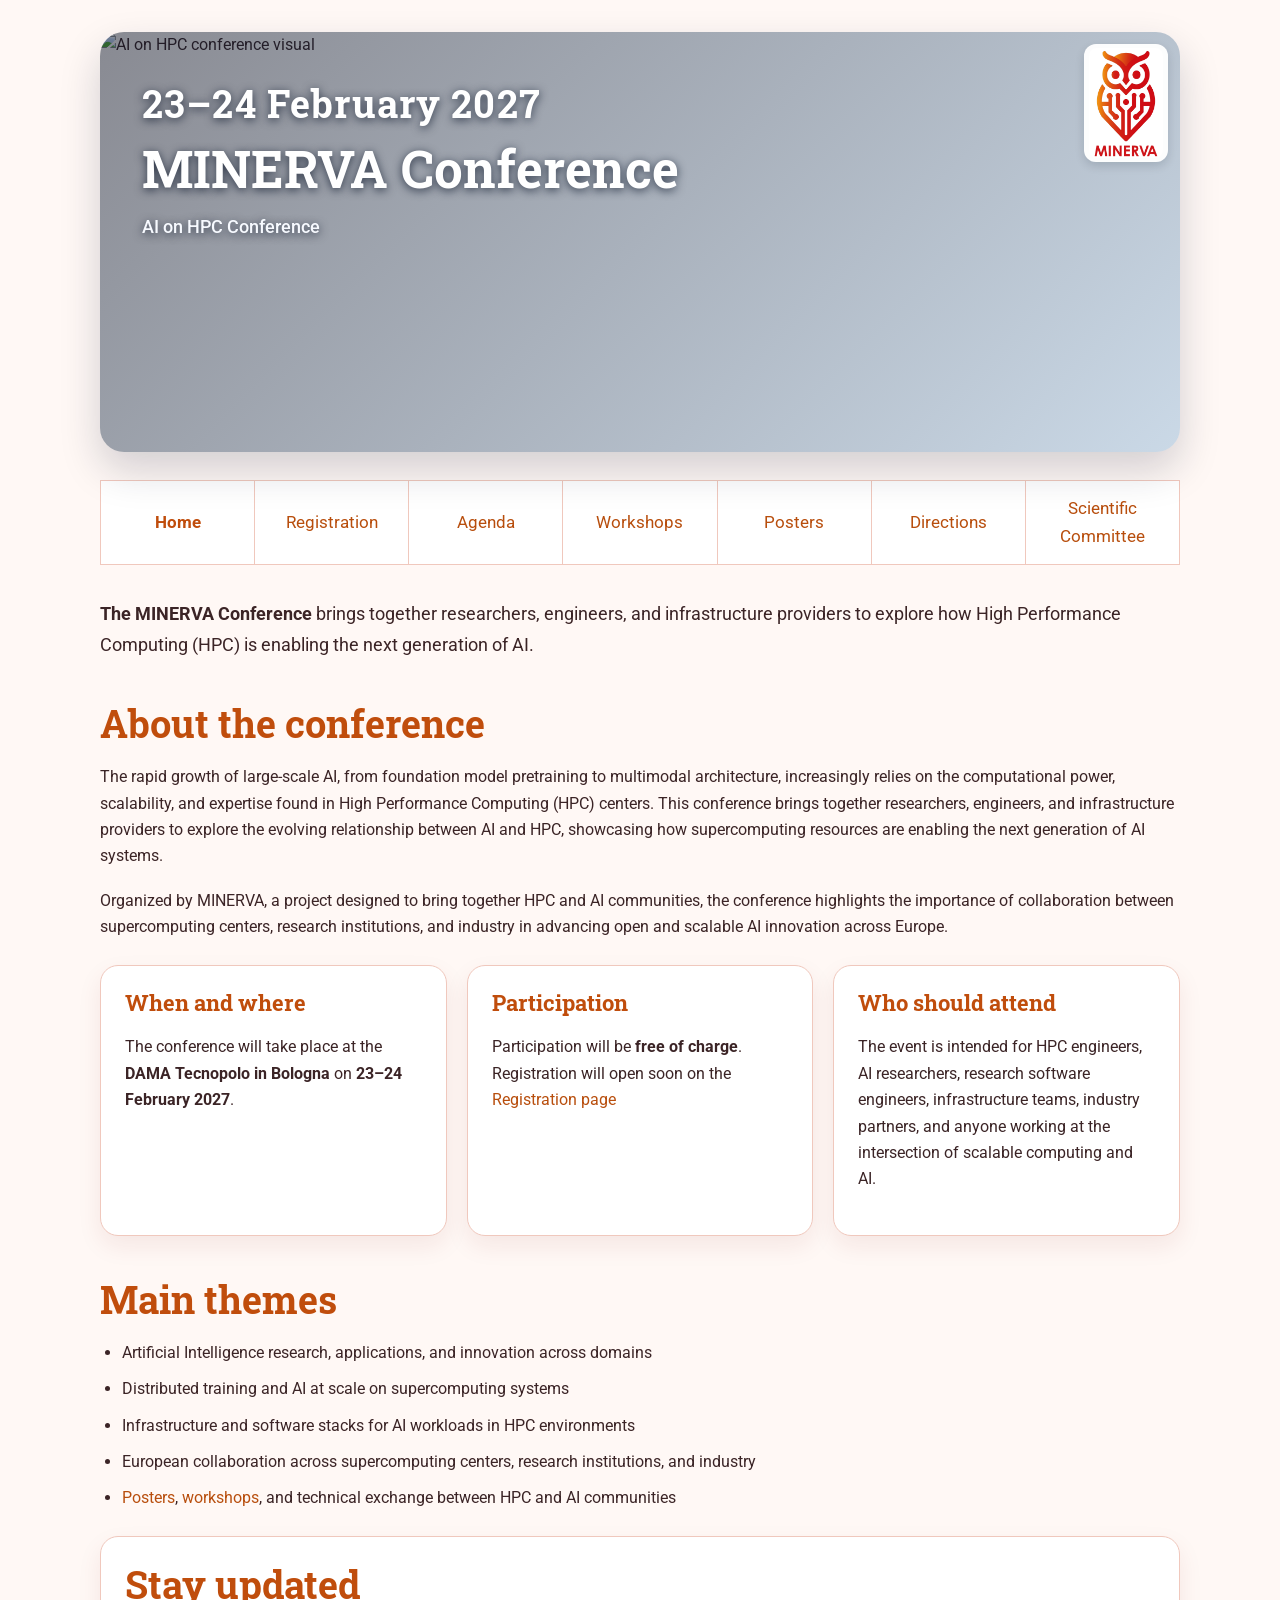
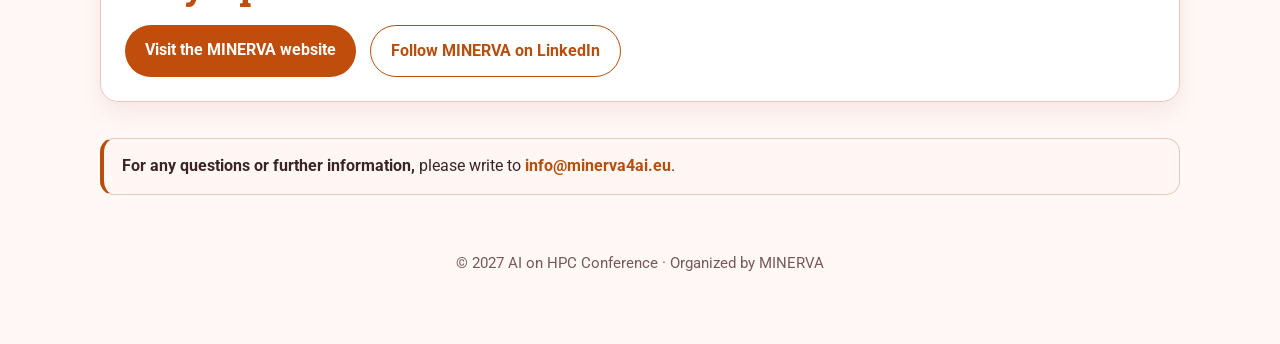
==== index.html @ c6491267 "update" ====
<!DOCTYPE html>
<html lang="en">
<head>
    <base href=".">
    <meta charset="utf-8">
    <meta name="viewport" content="width=device-width, initial-scale=1">
    <link rel="shortcut icon" type="image/png" href="assets/favicon.png">
    <link rel="stylesheet" type="text/css" media="all" href="assets/main.css?v=2026-10-09-1">
    <meta name="description" content="MINERVA Conference, a MINERVA conference at the Bologna Tecnopolo on 23–24 February 2027.">
    <meta name="resource-type" content="document">
    <meta name="distribution" content="global">
    <meta name="keywords" content="AI, HPC, supercomputing, MINERVA, conference, Bologna Tecnopolo">
    <title>MINERVA Conference</title>
</head>
<body>

    <div class="banner banner-home">
        <img src="assets/banner-screenshot.png" alt="AI on HPC conference visual">
        <div class="banner-overlay">
            <img  class="banner-logo"  src="assets/logo.png" alt="MINERVA logo">
            <h2 class="banner-date">23–24 February 2027</h2>
            <h1>MINERVA Conference</h1>
            <p class="banner-meta">AI on HPC Conference</p>
        </div>
    </div>

    <table class="navigation" aria-label="Main navigation">
        <tr>
            <td class="navigation">
                <a class="current" title="Conference Home Page" href=".">Home</a>
            </td>
            <td class="navigation">
                <a title="Registration information" href="registration">Registration</a>
            </td>
            <td class="navigation">
                <a title="Conference Agenda" href="Agenda">Agenda</a>
            </td>
            <td class="navigation">
                <a title="Conference Workshops" href="workshops">Workshops</a>
            </td>
            <td class="navigation">
                <a title="Research Posters" href="research-posters">Posters</a>
            </td>
            <td class="navigation">
                <a title="Directions to the Conference" href="directions">Directions</a>
            </td>
            <td class="navigation">
                <a title="Scientific Committee" href="scientific-committee">Scientific Committee</a>
            </td>
        </tr>
    </table>

    <section class="hero-copy">
        <p class="lead">
            <strong>The MINERVA Conference</strong> brings together researchers,
            engineers, and infrastructure providers to explore how High Performance Computing  (HPC) is enabling the next generation of AI.
        </p>
    </section>

    <section>
        <h2>About the conference</h2>
        <p>
            The rapid growth of large-scale AI, from foundation model pretraining to multimodal architecture,
            increasingly relies on the computational power, scalability, and expertise found in High Performance Computing (HPC) centers.
            This conference brings together researchers, engineers, and infrastructure providers to explore the evolving relationship
            between AI and HPC, showcasing how supercomputing resources are enabling the next generation of AI systems.
        </p>
        <p>
            Organized by MINERVA, a project designed to bring together HPC and AI communities, the conference highlights the importance
            of collaboration between supercomputing centers, research institutions, and industry in advancing open and scalable AI innovation across Europe.
        </p>
    </section>

    <section class="info-grid">
        <div class="info-card">
            <h3>When and where</h3>
            <p>
                The conference will take place at the <strong>DAMA Tecnopolo in Bologna</strong> on <strong>23–24 February 2027</strong>.
            </p>
        </div>
        <div class="info-card">
            <h3>Participation</h3>
            <p>
                Participation will be <strong>free of charge</strong>. Registration will open soon on the <a target="_blank" rel="noopener noreferrer" href="https://minerva4ai-eu.github.io/AI_on_HPC_conference.github.io/registration/">Registration page</a>
            </p>
        </div>
        <div class="info-card">
            <h3>Who should attend</h3>
            <p>
                The event is intended for HPC engineers, AI researchers, research software engineers, infrastructure teams,
                industry partners, and anyone working at the intersection of scalable computing and AI.
            </p>
        </div>
    </section>

    <section>
        <h2>Main themes</h2>
        <ul>
            <li>Artificial Intelligence research, applications, and innovation across domains</li>
            <li>Distributed training and AI at scale on supercomputing systems</li>
            <li>Infrastructure and software stacks for AI workloads in HPC environments</li>
            <li>European collaboration across supercomputing centers, research institutions, and industry</li>
            <li><a href="research-posters">Posters</a>, <a href="workshops">workshops</a>, and technical exchange between HPC and AI communities</li>
        </ul>
    </section>


    <section class="highlight-box">
        <h2>Stay updated</h2>
        <div class="button-row">
            <a class="button" target="_blank" rel="noopener noreferrer" href="https://minerva4ai.eu/">Visit the MINERVA website</a>
            <a class="button button-secondary" target="_blank" rel="noopener noreferrer" href="https://www.linkedin.com/company/minerva-european-support-centre-for-scalable-ai-research-and-deployment/">Follow MINERVA on LinkedIn</a>
        </div>
    </section>

    <section class="support-box" aria-label="Support contact">
        <p><strong>For any questions or further information,</strong> please write to <a href="mailto:info@minerva4ai.eu">info@minerva4ai.eu</a>.</p>
    </section>

    <footer>
        &copy; 2027 AI on HPC Conference · Organized by MINERVA
    </footer>

</body>
</html>
---- assets/main.css ----
@import url('https://fonts.googleapis.com/css?family=Roboto:400,500,700%7CRoboto+Slab:400,700');

:root {
    /* MINERVA palette, weighted toward its warm-orange end. */
    --minerva-red: #c04d0c;
    --minerva-red-dark: #963e0a;
    --minerva-orange: #e66e12;
    --minerva-orange-dark: #b84e0d;
    --minerva-ink: #3b2426;
    --minerva-muted: #76595a;
    --minerva-background: #fff8f5;
    --minerva-surface: #ffffff;
    --minerva-border: #f0c8bd;
    --minerva-soft: #fff0e9;
}

* {
    box-sizing: border-box;
    margin: 0;
    padding: 0;
}

body {
    background: var(--minerva-background);
    color: var(--minerva-ink);
    font-family: 'Roboto', sans-serif;
    font-size: 1rem;
    line-height: 1.65;
    margin: 32px auto 56px auto;
    max-width: 1120px;
    padding: 0 20px;
}

a {
    color: var(--minerva-orange-dark);
    text-decoration: none;
}

a:hover,
a:focus {
    color: var(--minerva-red);
}

a.current {
    color: var(--minerva-red);
    font-weight: 700;
}

h1, h2, h3, h4 {
    color: var(--minerva-red);
    font-family: 'Roboto Slab', serif;
    line-height: 1.2;
    margin-bottom: 16px;
}

h1 {
    font-size: clamp(2.4rem, 5vw, 4.5rem);
}

h2 {
    font-size: clamp(1.8rem, 3vw, 2.4rem);
    margin-top: 40px;
}

h3 {
    font-size: 1.4rem;
    margin-top: 8px;
}

p,
ul {
    margin: 18px 0;
}

ul {
    padding-left: 22px;
}

li {
    margin: 10px 0;
}

section {
    margin: 24px 0;
}

table {
    border-collapse: collapse;
    width: 100%;
}

.banner {
    border-radius: 24px;
    margin-bottom: 28px;
    min-height: 420px;
    overflow: hidden;
    position: relative;
    box-shadow: 0 18px 40px rgba(10, 24, 51, 0.18);
}

.compact-banner {
    min-height: 320px;
}

.banner > img {
    display: block;
    height: 100%;
    left: 0;
    object-fit: cover;
    position: absolute;
    top: 0;
    width: 100%;
}

.banner-overlay {
    background: linear-gradient(135deg, rgba(7, 18, 38, 0.82), rgba(15, 106, 180, 0.45));
    color: #ffffff;
    inset: 0;
    padding: 42px;
    position: absolute;
    display: flex;
    flex-direction: column;
    justify-content: flex-end;
}

.banner-overlay h1,
.banner-overlay h2,
.banner-overlay h3 {
    color: #ffffff;
    margin-bottom: 12px;
}

.banner-home .banner-overlay {
    background: linear-gradient(135deg, rgba(7, 18, 38, 0.48), rgba(15, 106, 180, 0.22));
    justify-content: flex-start;
    padding-top: 48px;
}

.banner-home .banner-overlay h1,
.banner-home .banner-date,
.banner-home .banner-meta {
    max-width: 820px;
    text-shadow: 0 2px 10px rgba(7, 18, 38, 0.75);
}

.banner-home .banner-overlay h1 {
    font-size: clamp(2.2rem, 4vw, 3.8rem);
}

.banner-logo {
    background: rgba(255, 255, 255, 0.96);
    border-radius: 12px;
    box-shadow: 0 4px 10px rgba(7, 18, 38, 0.14);
    display: block;
    height: auto;
    max-width: none;
    padding: 4px 5px;
    position: absolute;
    right: 12px;
    top: 12px;
    width: 84px;
    z-index: 1;
}

.banner-date {
    color: #ffffff;
    font-size: clamp(1.6rem, 3vw, 2.4rem);
    font-weight: 700;
    letter-spacing: 0.03em;
    margin: 0 0 14px 0;
}

.eyebrow {
    color: #dbe9ff;
    font-size: 0.95rem;
    font-weight: 700;
    letter-spacing: 0.14em;
    margin-bottom: 12px;
    text-transform: uppercase;
}

.tagline {
    color: #ffffff;
    font-size: clamp(1.1rem, 2vw, 1.5rem);
    margin: 10px 0 12px 0;
    max-width: 760px;
}

.banner-meta {
    color: #f7faff;
    font-size: 1.05rem;
    font-weight: 500;
    margin: 0;
}

.banner-home .banner-meta {
    font-size: 1.15rem;
}

.hero-copy {
    margin-bottom: 28px;
}

.lead {
    font-size: 1.15rem;
    margin-top: 0;
}

table.navigation {
    margin: 0 0 34px 0;
    table-layout: fixed;
}

td.navigation {
    background: var(--minerva-surface);
    border: 1px solid var(--minerva-border);
    font-size: 1.05rem;
    padding: 14px 10px;
    text-align: center;
}

td.navigation a {
    display: block;
}

.info-grid {
    display: grid;
    gap: 20px;
    grid-template-columns: repeat(3, minmax(0, 1fr));
}

.action-grid {
    display: grid;
    gap: 20px;
    grid-template-columns: repeat(2, minmax(0, 1fr));
}

.poster-guidelines-grid {
    display: grid;
    gap: 20px;
    grid-template-columns: repeat(2, minmax(0, 1fr));
    margin-top: 24px;
}

.info-card,
.highlight-box {
    background: var(--minerva-surface);
    border: 1px solid var(--minerva-border);
    border-radius: 18px;
    box-shadow: 0 10px 24px rgba(122, 30, 22, 0.08);
    padding: 24px;
}

.support-box {
    background: #fff7f3;
    border: 1px solid var(--minerva-border);
    border-left: 4px solid var(--minerva-orange-dark);
    border-radius: 14px;
    margin-top: 36px;
    padding: 14px 18px;
}

.highlight-box h2,
.highlight-box h3,
.info-card h3,
.info-card h4 {
    margin-top: 0;
}

.support-box p {
    margin: 0;
}

.support-box a {
    font-weight: 700;
}

.checklist {
    list-style: disc;
    margin: 14px 0 0 0;
    padding-left: 20px;
}

.checklist li {
    margin: 8px 0;
}

.button-row {
    display: flex;
    flex-wrap: wrap;
    gap: 14px;
    margin-top: 18px;
}

.button {
    background: var(--minerva-red);
    border-radius: 999px;
    color: #ffffff;
    display: inline-block;
    font-weight: 700;
    padding: 12px 20px;
}
.button-submit {
    background: #9f1d1d;
    border-radius: 999px;
    color: #ffffff;
    display: inline-block;
    font-weight: 700;
    padding: 12px 20px;
}

.button:hover,
.button:focus {
    background: var(--minerva-red-dark);
    color: #ffffff;
}

.button-submit:hover,
.button-submit:focus {
    background: #751414;
    color: #ffffff;
}

.button-secondary {
    background: var(--minerva-surface);
    border: 1px solid var(--minerva-orange-dark);
    color: var(--minerva-orange-dark);
}

.button-secondary:hover,
.button-secondary:focus {
    background: var(--minerva-soft);
    color: var(--minerva-red-dark);
}

.button[aria-disabled="true"] {
    background: var(--minerva-muted);
    cursor: not-allowed;
    pointer-events: none;
}

.helper-text {
    color: var(--minerva-muted);
    font-size: 0.95rem;
    margin-top: 14px;
}

.program-day table {
    background: var(--minerva-surface);
    border: 1px solid var(--minerva-border);
    border-radius: 18px;
    overflow: hidden;
}

.program-day tr:not(:last-child) td {
    border-bottom: 1px solid #f9ded5;
}

td.date {
    color: var(--minerva-muted);
    font-weight: 700;
    padding: 16px 18px;
    vertical-align: top;
    white-space: nowrap;
    width: 120px;
}

td.title,
td.title-special,
td.abstract {
    padding: 16px 18px;
}

td.title {
    color: var(--minerva-red);
    font-family: 'Roboto Slab', serif;
    font-size: 1.15rem;
    font-weight: 700;
}

td.title-special {
    color: var(--minerva-orange-dark);
    font-family: 'Roboto Slab', serif;
    font-size: 1.08rem;
    font-weight: 700;
}

td.abstract {
    color: var(--minerva-ink);
}

iframe.directions {
    border: none;
    border-radius: 18px;
    display: block;
    height: 420px;
    margin: 24px 0;
    width: 100%;
}

table.flyers {
    margin: 24px 0;
}

td.flyer {
    background: var(--minerva-surface);
    border: 1px solid var(--minerva-border);
    border-radius: 18px;
    padding: 18px;
}

.single-flyer {
    max-width: 900px;
}

td.flyer img {
    border-radius: 12px;
    display: block;
}

.committee-grid {
    display: grid;
    gap: 20px;
    grid-template-columns: repeat(2, minmax(0, 1fr));
    margin: 24px 0;
}

.committee-card {
    background: var(--minerva-surface);
    border: 1px solid var(--minerva-border);
    border-radius: 18px;
    box-shadow: 0 10px 24px rgba(122, 30, 22, 0.08);
    padding: 20px;
    text-align: center;
}

.committee-card h3 {
    margin-top: 0;
    margin-bottom: 8px;
    text-align: center;
}

.committee-photo {
    aspect-ratio: 1 / 1;
    border-radius: 16px;
    display: block;
    height: 120px;
    margin: 0 auto 18px auto;
    object-fit: cover;
    width: 120px;
}

.committee-photo-placeholder {
    align-items: center;
    background: linear-gradient(135deg, #fbd4ca, #fff0e9);
    color: var(--minerva-muted);
    display: flex;
    font-family: 'Roboto Slab', serif;
    font-size: 2rem;
    font-weight: 700;
    justify-content: center;
}

.committee-role {
    color: var(--minerva-orange-dark);
    font-weight: 700;
    margin: 0 0 12px 0;
    text-align: center;
}

.committee-bio {
    margin: 0;
    text-align: left;
}

.linkedin-link {
    align-items: center;
    color: var(--minerva-orange-dark);
    display: inline-flex;
    justify-content: center;
    vertical-align: middle;
}

.linkedin-link:hover,
.linkedin-link:focus {
    color: var(--minerva-red);
}

.linkedin-icon {
    background-color: currentColor;
    display: inline-block;
    height: 1.1rem;
    -webkit-mask: url("linkedin.svg") center / contain no-repeat;
    mask: url("linkedin.svg") center / contain no-repeat;
    width: 1.1rem;
}

.committee-bio-placeholder {
    color: var(--minerva-muted);
    font-style: italic;
}

footer {
    color: var(--minerva-muted);
    font-size: 0.95rem;
    margin-top: 56px;
    padding-bottom: 12px;
    text-align: center;
}

@media (max-width: 900px) {
    body {
        margin: 18px auto 40px auto;
        padding: 0 14px;
    }

    .banner,
    .compact-banner {
        min-height: 280px;
    }

    .banner-overlay {
        padding: 24px;
    }

    .banner-home .banner-overlay {
        padding-top: 30px;
    }

    .banner-logo {
        right: 10px;
        top: 10px;
        width: 64px;
    }

    table.navigation,
    table.navigation tbody,
    table.navigation tr {
        display: block;
    }

    td.navigation {
        display: block;
        width: 100%;
    }

    .info-grid,
    .action-grid,
    .poster-guidelines-grid {
        grid-template-columns: 1fr;
    }

    .committee-grid {
        grid-template-columns: 1fr;
    }

    td.date,
    td.title,
    td.title-special,
    td.abstract {
        display: block;
        width: 100%;
    }

    td.date {
        border-bottom: none;
        padding-bottom: 0;
    }

    iframe.directions {
        height: 320px;
    }
}
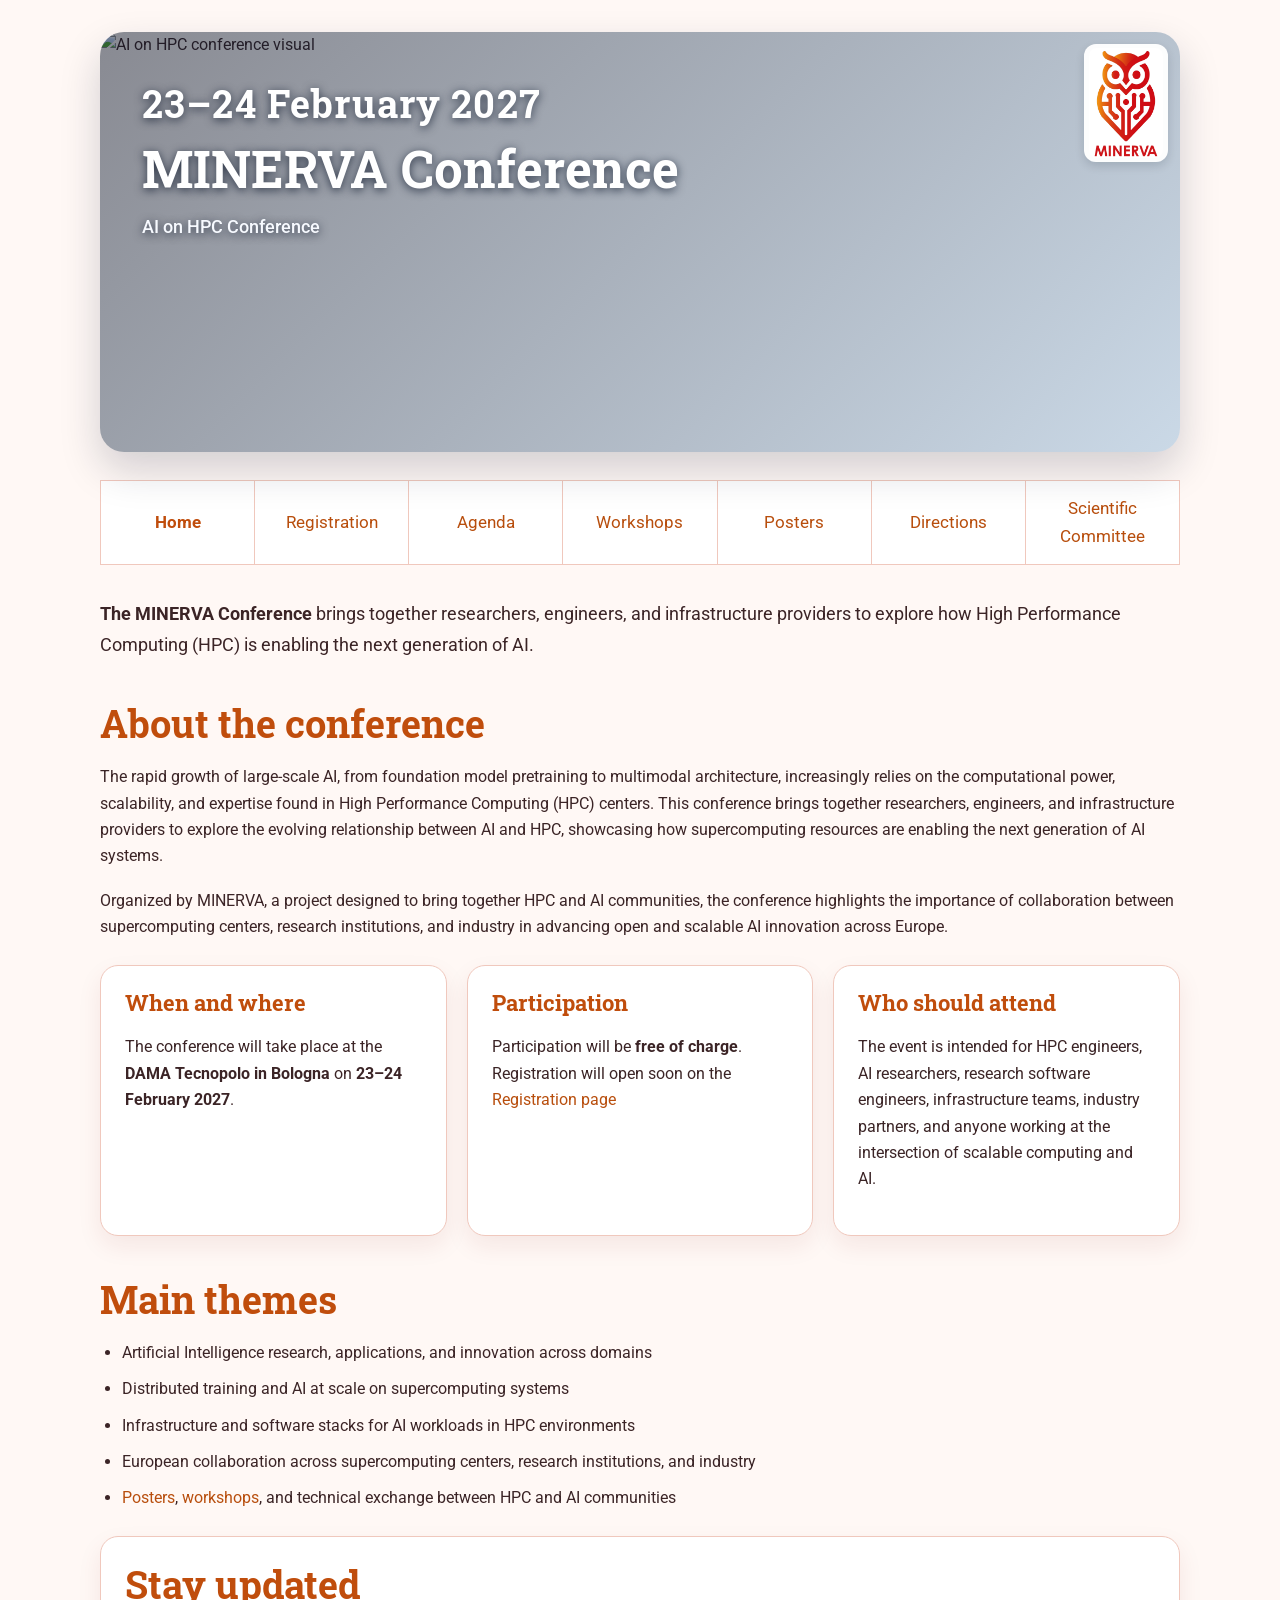
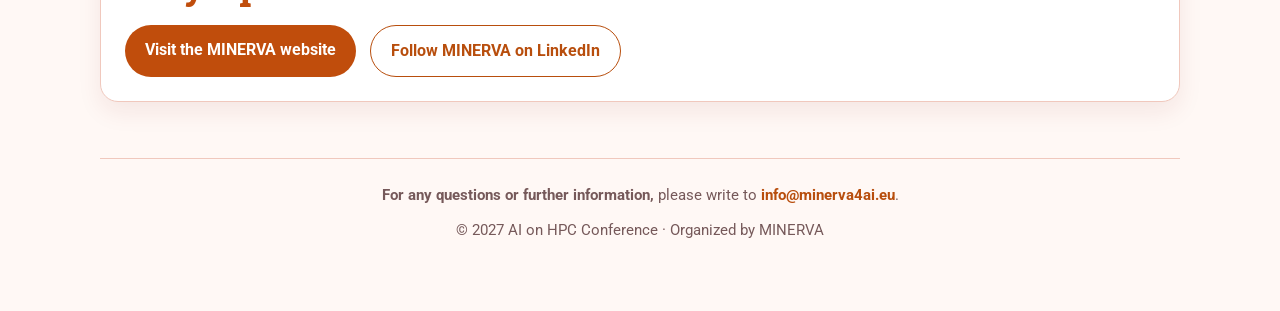
==== commit 94841725: "fix" ====
--- a/index.html
+++ b/index.html
@@ -113,12 +113,9 @@
         </div>
     </section>
 
-    <section class="support-box" aria-label="Support contact">
-        <p><strong>For any questions or further information,</strong> please write to <a href="mailto:info@minerva4ai.eu">info@minerva4ai.eu</a>.</p>
-    </section>
-
-    <footer>
-        &copy; 2027 AI on HPC Conference · Organized by MINERVA
+    <footer aria-label="Support and copyright">
+        <p class="footer-contact"><strong>For any questions or further information,</strong> please write to <a href="mailto:info@minerva4ai.eu">info@minerva4ai.eu</a>.</p>
+        <p class="footer-note">&copy; 2027 AI on HPC Conference · Organized by MINERVA</p>
     </footer>
 
 </body>
--- a/assets/main.css
+++ b/assets/main.css
@@ -251,15 +251,6 @@
     padding: 24px;
 }
 
-.support-box {
-    background: #fff7f3;
-    border: 1px solid var(--minerva-border);
-    border-left: 4px solid var(--minerva-orange-dark);
-    border-radius: 14px;
-    margin-top: 36px;
-    padding: 14px 18px;
-}
-
 .highlight-box h2,
 .highlight-box h3,
 .info-card h3,
@@ -267,11 +258,7 @@
     margin-top: 0;
 }
 
-.support-box p {
-    margin: 0;
-}
-
-.support-box a {
+.footer-contact a {
     font-weight: 700;
 }
 
@@ -501,11 +488,20 @@
 }
 
 footer {
+    border-top: 1px solid var(--minerva-border);
     color: var(--minerva-muted);
     font-size: 0.95rem;
     margin-top: 56px;
-    padding-bottom: 12px;
+    padding: 24px 0 12px 0;
     text-align: center;
+}
+
+footer p {
+    margin: 0;
+}
+
+footer p + p {
+    margin-top: 10px;
 }
 
 @media (max-width: 900px) {
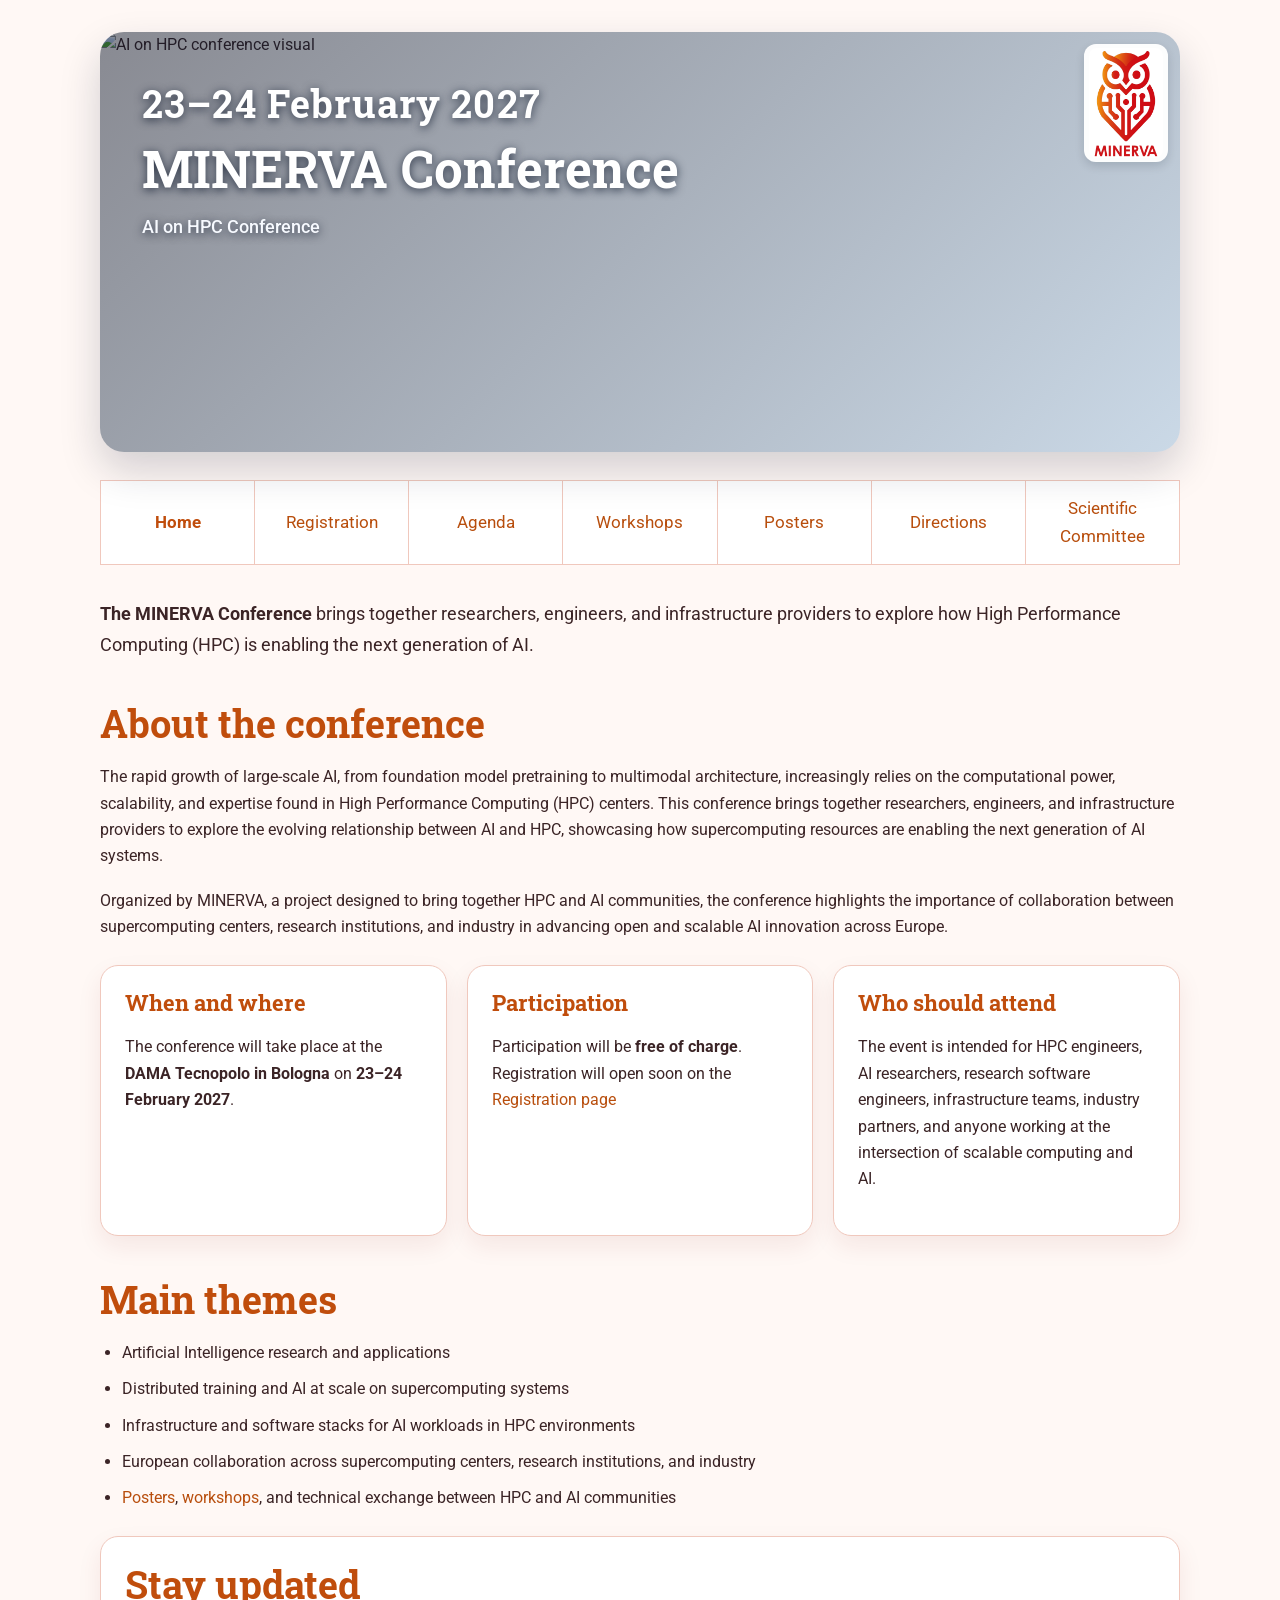
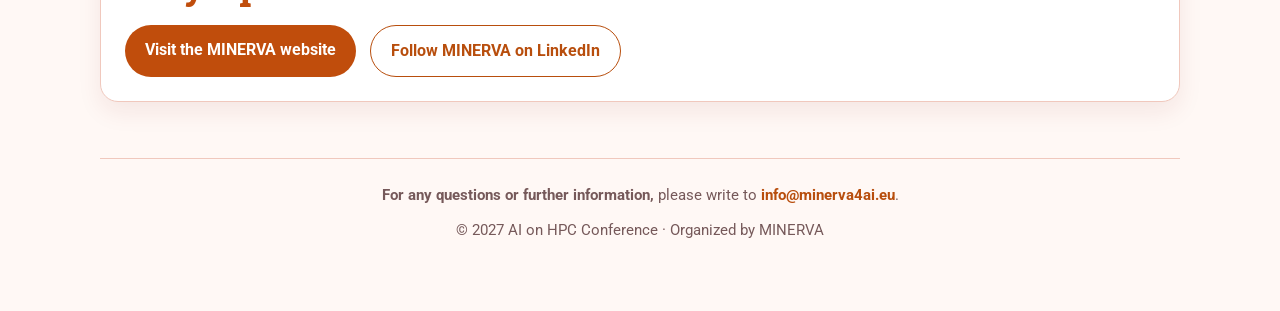
==== commit 8cc467a7: "minor" ====
--- a/index.html
+++ b/index.html
@@ -96,7 +96,7 @@
     <section>
         <h2>Main themes</h2>
         <ul>
-            <li>Artificial Intelligence research, applications, and innovation across domains</li>
+            <li>Artificial Intelligence research and applications</li>
             <li>Distributed training and AI at scale on supercomputing systems</li>
             <li>Infrastructure and software stacks for AI workloads in HPC environments</li>
             <li>European collaboration across supercomputing centers, research institutions, and industry</li>
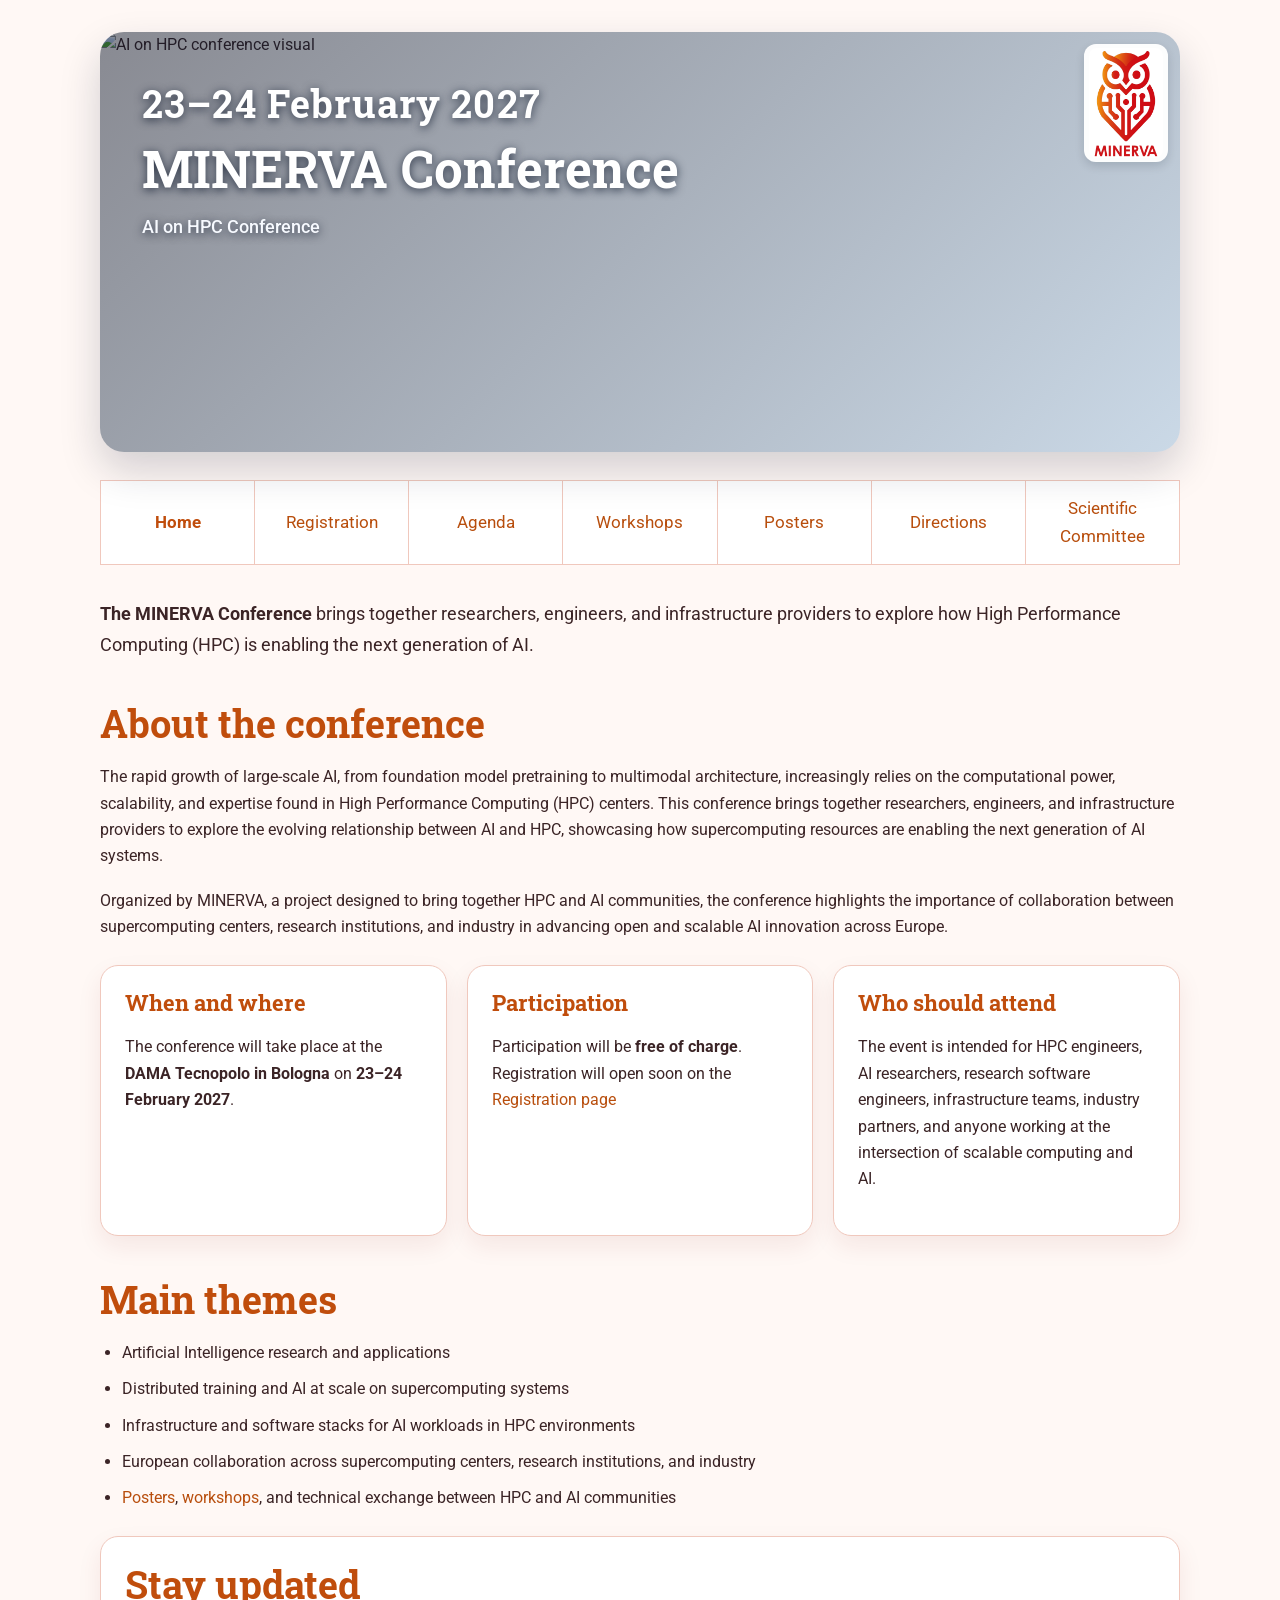
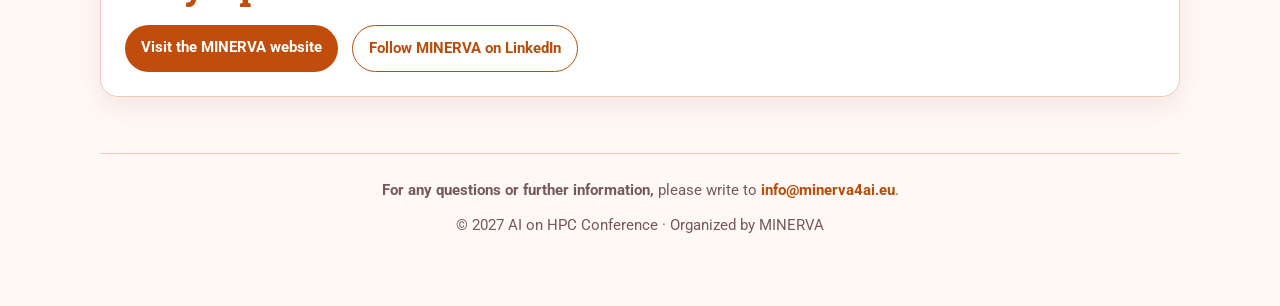
==== commit 991c47fb: "minor" ====
--- a/index.html
+++ b/index.html
@@ -1,5 +1,7 @@
 <!DOCTYPE html>
 <html lang="en">
+<script data-goatcounter="https://riccardoscheda.goatcounter.com/count"
+        async src="//gc.zgo.at/count.js"></script>
 <head>
     <base href=".">
     <meta charset="utf-8">
@@ -108,8 +110,8 @@
     <section class="highlight-box">
         <h2>Stay updated</h2>
         <div class="button-row">
-            <a class="button" target="_blank" rel="noopener noreferrer" href="https://minerva4ai.eu/">Visit the MINERVA website</a>
-            <a class="button button-secondary" target="_blank" rel="noopener noreferrer" href="https://www.linkedin.com/company/minerva-european-support-centre-for-scalable-ai-research-and-deployment/">Follow MINERVA on LinkedIn</a>
+            <a class="button button-small" target="_blank" rel="noopener noreferrer" href="https://minerva4ai.eu/">Visit the MINERVA website</a>
+            <a class="button button-secondary button-small" target="_blank" rel="noopener noreferrer" href="https://www.linkedin.com/company/minerva-european-support-centre-for-scalable-ai-research-and-deployment/">Follow MINERVA on LinkedIn</a>
         </div>
     </section>
 
--- a/assets/main.css
+++ b/assets/main.css
@@ -287,6 +287,12 @@
     font-weight: 700;
     padding: 12px 20px;
 }
+
+.button-small {
+    font-size: 0.95rem;
+    padding: 10px 16px;
+}
+
 .button-submit {
     background: #9f1d1d;
     border-radius: 999px;
@@ -537,6 +543,8 @@
 
     td.navigation {
         display: block;
+        font-size: 0.95rem;
+        padding: 10px 8px;
         width: 100%;
     }
 
@@ -563,6 +571,19 @@
         padding-bottom: 0;
     }
 
+    .program-day td.date,
+    .program-day td.title,
+    .program-day td.title-special,
+    .program-day td.abstract {
+        display: table-cell;
+        width: auto;
+    }
+
+    .program-day td.date {
+        padding-bottom: 16px;
+        width: 120px;
+    }
+
     iframe.directions {
         height: 320px;
     }
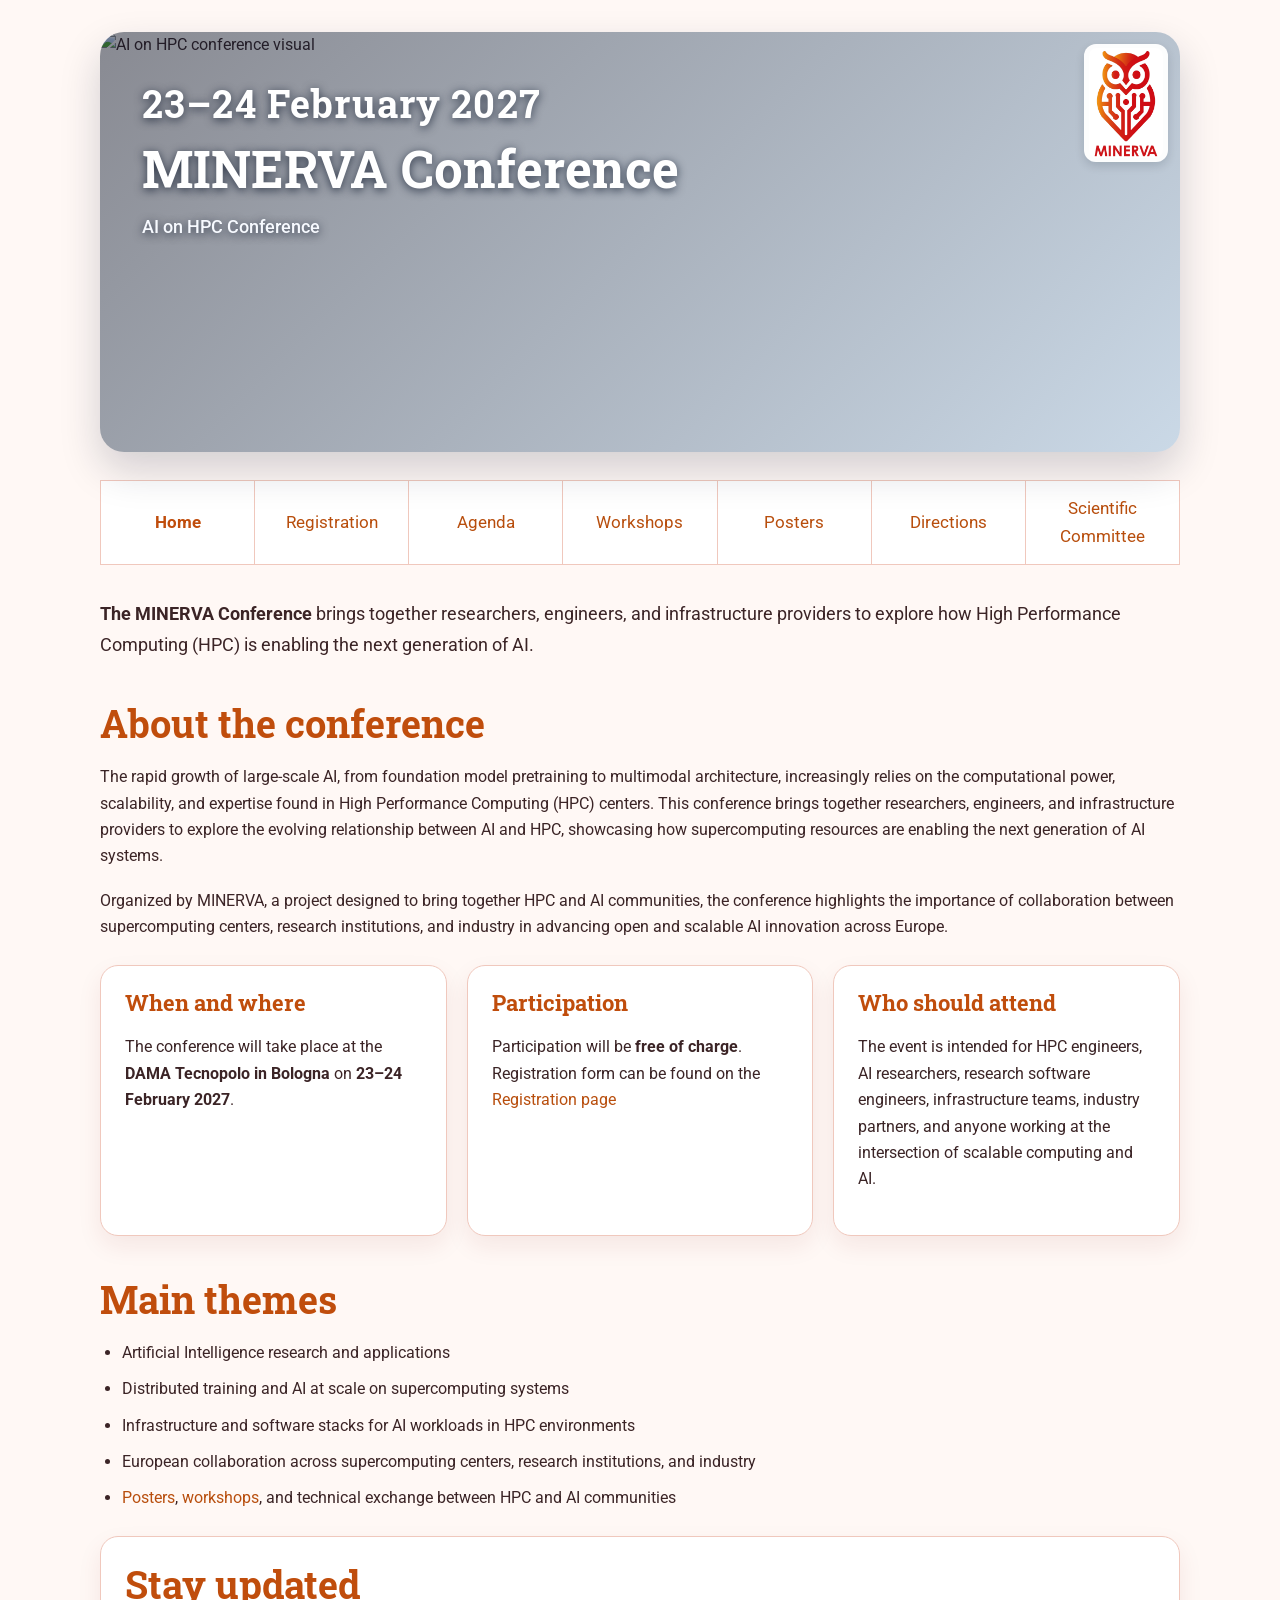
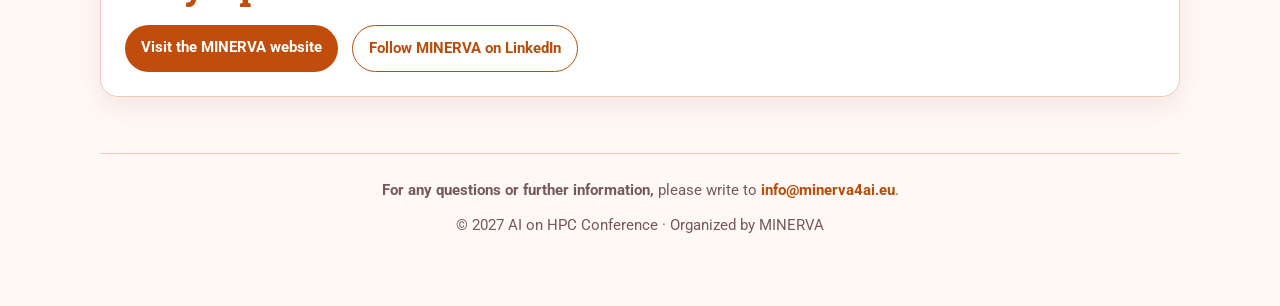
==== commit d3c89b7f: "update" ====
--- a/index.html
+++ b/index.html
@@ -1,6 +1,6 @@
 <!DOCTYPE html>
 <html lang="en">
-<script data-goatcounter="https://riccardoscheda.goatcounter.com/count"
+<script data-goatcounter="https://minerva4ai.goatcounter.com/count"
         async src="//gc.zgo.at/count.js"></script>
 <head>
     <base href=".">
@@ -83,7 +83,7 @@
         <div class="info-card">
             <h3>Participation</h3>
             <p>
-                Participation will be <strong>free of charge</strong>. Registration will open soon on the <a target="_blank" rel="noopener noreferrer" href="https://minerva4ai-eu.github.io/AI_on_HPC_conference.github.io/registration/">Registration page</a>
+                Participation will be <strong>free of charge</strong>. Registration form can be found on the <a target="_blank" rel="noopener noreferrer" href="https://minerva4ai-eu.github.io/AI_on_HPC_conference.github.io/registration/">Registration page</a>
             </p>
         </div>
         <div class="info-card">
